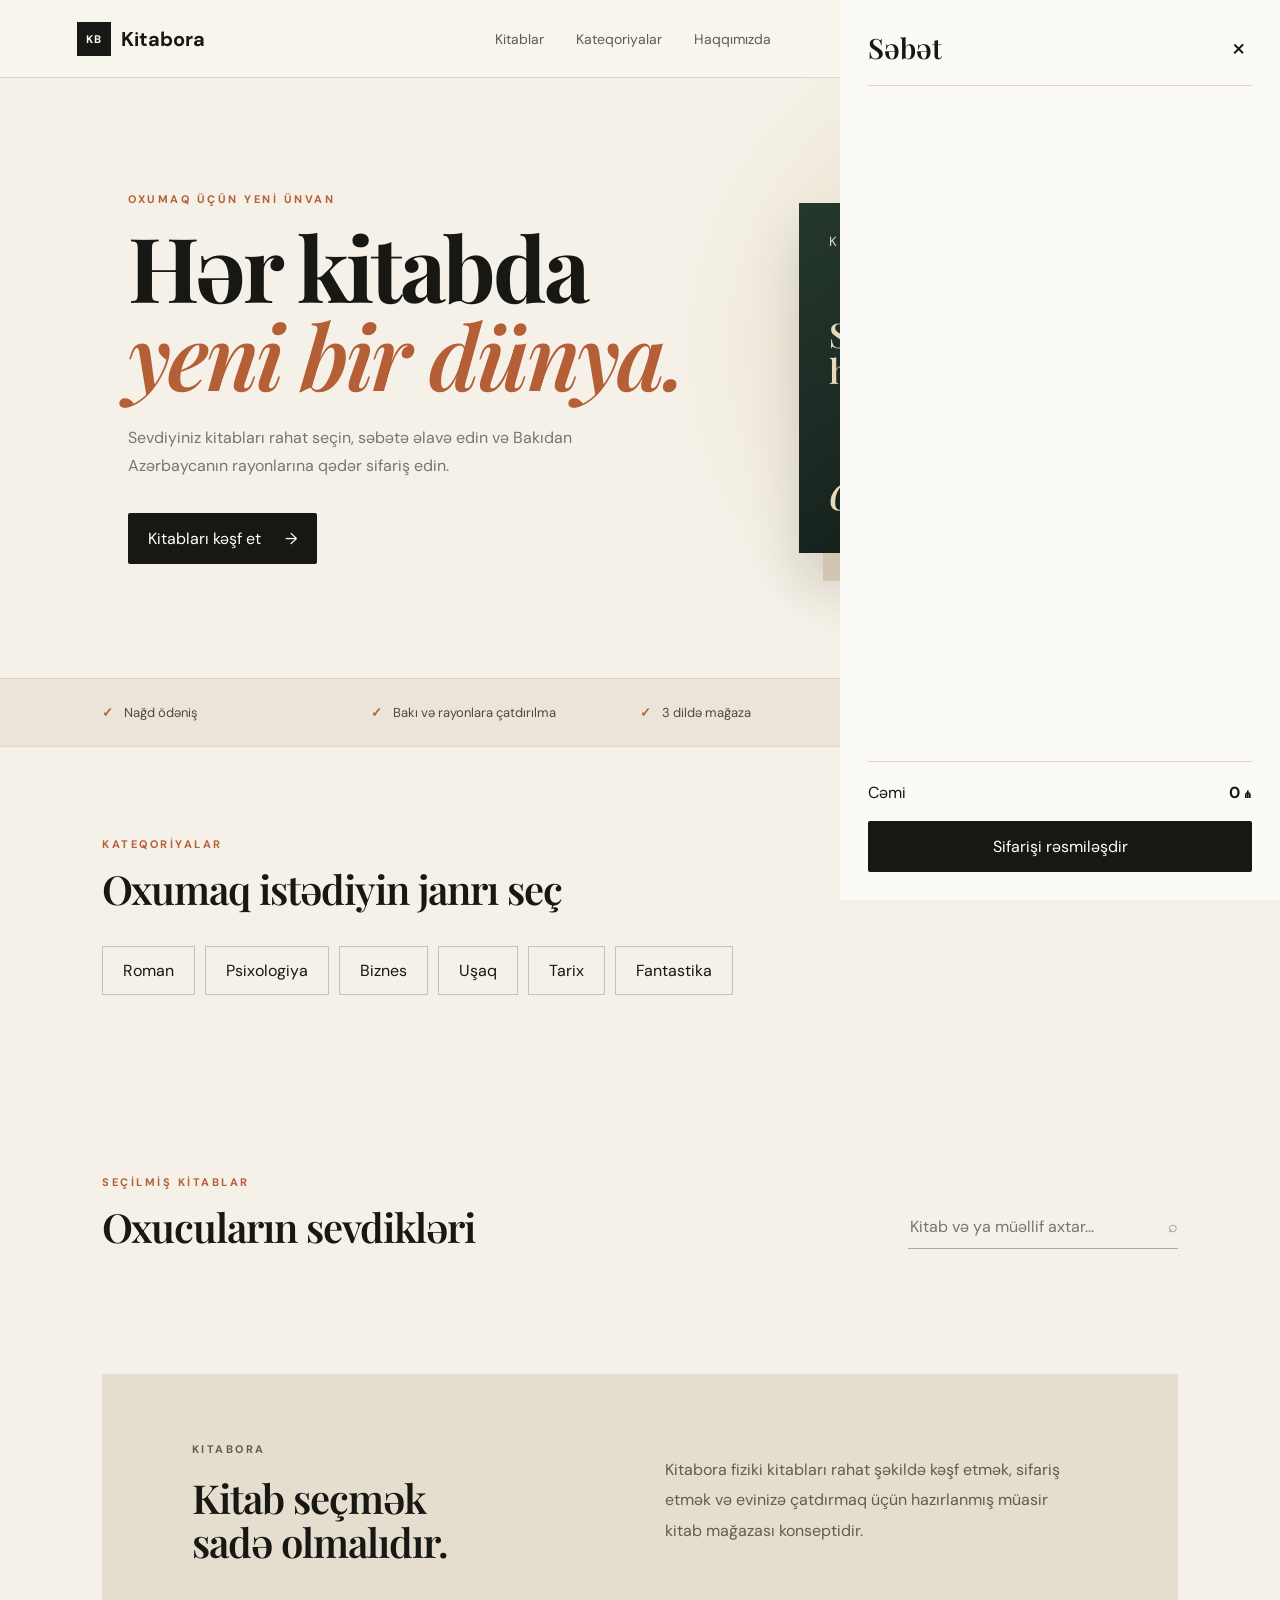
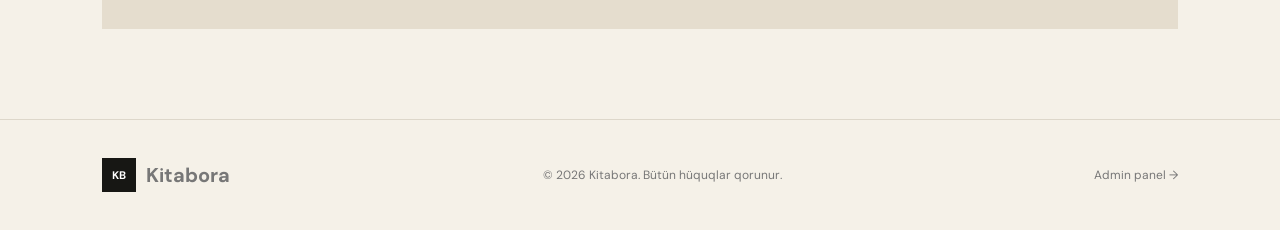
==== index.html @ 98b38175 "Add files via upload" ====
<!doctype html>
<html lang="az">
<head>
<meta charset="utf-8"><meta name="viewport" content="width=device-width,initial-scale=1">
<title>Kitabora — Kitab mağazası</title>
<meta name="description" content="Kitabora — fiziki kitabların onlayn mağazası. Bakı və rayonlara çatdırılma.">
<link rel="stylesheet" href="styles.css">
</head>
<body>
<header class="top">
  <a class="brand" href="#"><span>KB</span> Kitabora</a>
  <nav><a href="#books">Kitablar</a><a href="#categories">Kateqoriyalar</a><a href="#about">Haqqımızda</a></nav>
  <div class="actions"><button id="lang">AZ</button><button class="cart" id="openCart">Səbət <b id="cartCount">0</b></button><button class="menu" id="menuBtn">☰</button></div>
</header>
<main>
<section class="hero">
 <div><p class="eyebrow">OXUMAQ ÜÇÜN YENİ ÜNVAN</p><h1>Hər kitabda<br><em>yeni bir dünya.</em></h1>
 <p class="lead">Sevdiyiniz kitabları rahat seçin, səbətə əlavə edin və Bakıdan Azərbaycanın rayonlarına qədər sifariş edin.</p>
 <a class="primary" href="#books">Kitabları kəşf et <span>→</span></a></div>
 <div class="hero-card"><div class="book-cover"><small>KITABORA</small><strong>Seçilmiş<br>hekayələr</strong><i>01</i></div></div>
</section>

<section class="strip"><div><b>✓</b> Nağd ödəniş</div><div><b>✓</b> Bakı və rayonlara çatdırılma</div><div><b>✓</b> 3 dildə mağaza</div><div><b>✓</b> Təhlükəsiz sifariş</div></section>

<section id="categories" class="section"><div class="section-head"><div><p class="eyebrow">KATEQORİYALAR</p><h2>Oxumaq istədiyin janrı seç</h2></div></div>
<div class="cats"><button data-cat="Roman">Roman</button><button data-cat="Psixologiya">Psixologiya</button><button data-cat="Biznes">Biznes</button><button data-cat="Uşaq">Uşaq</button><button data-cat="Tarix">Tarix</button><button data-cat="Fantastika">Fantastika</button></div></section>

<section id="books" class="section"><div class="section-head"><div><p class="eyebrow">SEÇİLMİŞ KİTABLAR</p><h2>Oxucuların sevdikləri</h2></div><div class="search"><input id="search" placeholder="Kitab və ya müəllif axtar...">⌕</div></div>
<div id="grid" class="grid"></div></section>

<section id="about" class="about"><div><p class="eyebrow">KITABORA</p><h2>Kitab seçmək<br>sadə olmalıdır.</h2></div><p>Kitabora fiziki kitabları rahat şəkildə kəşf etmək, sifariş etmək və evinizə çatdırmaq üçün hazırlanmış müasir kitab mağazası konseptidir.</p></section>
</main>

<footer><div class="brand"><span>KB</span> Kitabora</div><p>© 2026 Kitabora. Bütün hüquqlar qorunur.</p><a href="admin.html">Admin panel →</a></footer>

<div id="overlay" class="overlay hidden"></div>
<aside id="cartPanel" class="cart-panel"><div class="cart-head"><h2>Səbət</h2><button id="closeCart">×</button></div><div id="cartItems"></div><div class="cart-bottom"><div><span>Cəmi</span><strong id="total">0 ₼</strong></div><button class="primary full" id="checkout">Sifarişi rəsmiləşdir</button></div></aside>

<div id="checkoutModal" class="modal hidden"><div class="modal-box"><button class="x" id="closeModal">×</button><p class="eyebrow">SİFARİŞ</p><h2>Çatdırılma məlumatları</h2><form id="orderForm"><input required name="name" placeholder="Ad və soyad"><input required name="phone" placeholder="Telefon"><select required name="city"><option value="">Şəhər / rayon seçin</option><option>Bakı</option><option>Gəncə</option><option>Sumqayıt</option><option>Şəki</option><option>Qəbələ</option><option>Lənkəran</option><option>Digər rayon</option></select><input required name="address" placeholder="Ünvan"><textarea name="note" placeholder="Qeyd (istəyə görə)"></textarea><div class="cash">Ödəniş: <b>Nağd, çatdırılma zamanı</b></div><button class="primary full">Sifarişi təsdiqlə</button></form></div></div>
<script src="app.js"></script>
</body></html>
---- styles.css ----
@import url('https://fonts.googleapis.com/css2?family=DM+Sans:wght@400;500;600;700&family=Playfair+Display:ital,wght@0,600;0,700;1,600;1,700&display=swap');
:root{--ink:#171714;--muted:#77756d;--paper:#f5f1e8;--card:#fbfaf6;--accent:#b45f36;--line:#ddd7ca}
*{box-sizing:border-box}html{scroll-behavior:smooth}body{margin:0;background:var(--paper);color:var(--ink);font-family:"DM Sans",sans-serif}button,input,select,textarea{font:inherit}button,a{color:inherit}a{text-decoration:none}
.top{height:78px;padding:0 6vw;display:flex;align-items:center;justify-content:space-between;border-bottom:1px solid var(--line);background:#f8f5ed;position:sticky;top:0;z-index:20}.brand{font-weight:700;font-size:20px;display:flex;align-items:center;gap:10px}.brand span{display:grid;place-items:center;width:34px;height:34px;background:var(--ink);color:#fff;font-size:11px;letter-spacing:.5px}.top nav{display:flex;gap:32px;color:#5f5c54;font-size:14px}.actions{display:flex;gap:8px;align-items:center}.actions button,.cart-head button,.x{border:0;background:none;cursor:pointer}.cart{border:1px solid var(--line)!important;padding:10px 14px;border-radius:2px}.cart b{background:var(--ink);color:#fff;padding:2px 6px;border-radius:20px;margin-left:5px;font-size:11px}.menu{display:none;font-size:22px}
.hero{min-height:600px;padding:90px 10vw;display:grid;grid-template-columns:1.1fr .9fr;align-items:center;background:radial-gradient(circle at 80% 45%,#e5d8c1,transparent 33%)}.eyebrow{font-size:11px;letter-spacing:2.5px;font-weight:700;color:var(--accent);margin:0 0 16px}.hero h1{font:700 clamp(48px,7vw,90px)/.98 "Playfair Display",serif;margin:0;letter-spacing:-3px}.hero h1 em{font-weight:600;color:var(--accent)}.lead{max-width:540px;color:var(--muted);line-height:1.8;margin:26px 0 32px}.primary{display:inline-flex;align-items:center;justify-content:center;gap:24px;background:var(--ink);color:white;border:0;padding:15px 20px;cursor:pointer;border-radius:2px}.hero-card{display:flex;justify-content:center}.book-cover{width:245px;height:350px;background:linear-gradient(145deg,#26382e,#101b16);box-shadow:24px 28px 0 #d2c6b1,0 30px 50px #0002;color:#e9d8b9;padding:30px;display:flex;flex-direction:column;justify-content:space-between}.book-cover small{letter-spacing:3px}.book-cover strong{font:600 34px/1.05 "Playfair Display",serif}.book-cover i{font:italic 50px "Playfair Display",serif}.strip{display:grid;grid-template-columns:repeat(4,1fr);padding:25px 8vw;border-block:1px solid var(--line);background:#ebe5d9;color:#4d4a43;font-size:13px}.strip b{color:var(--accent);margin-right:8px}.section{padding:90px 8vw}.section-head{display:flex;justify-content:space-between;align-items:end;margin-bottom:35px}.section h2,.about h2{font:600 40px/1.1 "Playfair Display",serif;margin:0;letter-spacing:-1px}.search{border-bottom:1px solid #aaa;padding:10px 0;color:#888}.search input{border:0;background:transparent;outline:0;width:260px}.cats{display:flex;flex-wrap:wrap;gap:10px}.cats button{background:transparent;border:1px solid #c9c2b4;padding:13px 20px;cursor:pointer}.cats button:hover{background:var(--ink);color:white}.grid{display:grid;grid-template-columns:repeat(4,1fr);gap:22px}.card{background:var(--card);padding:14px;position:relative}.cover{height:300px;display:grid;place-items:center;margin-bottom:17px;padding:30px;box-shadow:0 10px 20px #0001}.cover span{font:600 27px/1.1 "Playfair Display",serif;text-align:center}.card .tag{position:absolute;top:24px;left:24px;background:white;padding:5px 8px;font-size:10px}.card h3{font:600 20px "Playfair Display",serif;margin:0 0 5px}.author{font-size:12px;color:var(--muted)}.price{display:flex;justify-content:space-between;align-items:center;margin-top:18px;font-weight:700}.add{border:0;background:var(--ink);color:#fff;padding:9px 12px;cursor:pointer}.about{margin:0 8vw 90px;padding:65px 7vw;background:#e5ddce;display:grid;grid-template-columns:1fr 1fr;gap:50px}.about p{color:#605d55;line-height:1.9;max-width:500px}footer{padding:35px 8vw;border-top:1px solid var(--line);display:flex;justify-content:space-between;align-items:center;font-size:12px;color:#777}.overlay{position:fixed;inset:0;background:#0006;z-index:30}.hidden{display:none!important}.cart-panel{position:fixed;right:0;top:0;height:100vh;width:min(440px,100%);background:#fbfaf6;z-index:40;padding:28px;display:flex;flex-direction:column}.cart-head{display:flex;justify-content:space-between;align-items:center;border-bottom:1px solid var(--line);padding-bottom:18px}.cart-head h2{font:600 28px "Playfair Display",serif;margin:0}.cart-head button,.x{font-size:28px}.cart-bottom{margin-top:auto;border-top:1px solid var(--line);padding-top:20px}.cart-bottom>div{display:flex;justify-content:space-between;margin-bottom:18px}.full{width:100%}.cart-row{display:grid;grid-template-columns:55px 1fr auto;gap:12px;padding:15px 0;border-bottom:1px solid var(--line);align-items:center}.mini{height:65px;display:grid;place-items:center;font:600 13px "Playfair Display"}.cart-row h4{margin:0 0 4px;font:600 16px "Playfair Display"}.cart-row small{color:#777}.qty button{border:1px solid var(--line);background:white;width:24px;height:24px}.modal{position:fixed;inset:0;background:#0007;z-index:50;display:grid;place-items:center;padding:20px}.modal-box{background:#fbfaf6;padding:40px;width:min(520px,100%);position:relative}.modal-box h2{font:600 32px "Playfair Display",serif;margin:0 0 25px}.modal-box form{display:grid;gap:12px}.modal-box input,.modal-box select,.modal-box textarea{border:1px solid var(--line);background:white;padding:13px;outline:0}.modal-box textarea{min-height:80px;resize:vertical}.cash{background:#eee8dc;padding:13px;font-size:13px}.x{position:absolute;right:18px;top:14px}
@media(max-width:800px){.top{padding:0 5vw}.top nav{display:none}.menu{display:block}.hero{grid-template-columns:1fr;padding:65px 7vw;min-height:auto}.hero-card{margin-top:55px}.strip{grid-template-columns:1fr 1fr;gap:18px}.section{padding:65px 5vw}.section-head{display:block}.search{margin-top:20px}.grid{grid-template-columns:1fr 1fr}.cover{height:250px}.about{margin:0 5vw 65px;padding:45px 7vw;grid-template-columns:1fr}footer{display:grid;gap:15px}.hero h1{letter-spacing:-1px}}
@media(max-width:480px){.grid{grid-template-columns:1fr}.cover{height:310px}.strip{grid-template-columns:1fr}.hero-card .book-cover{width:210px;height:300px}.hero h1{font-size:51px}}
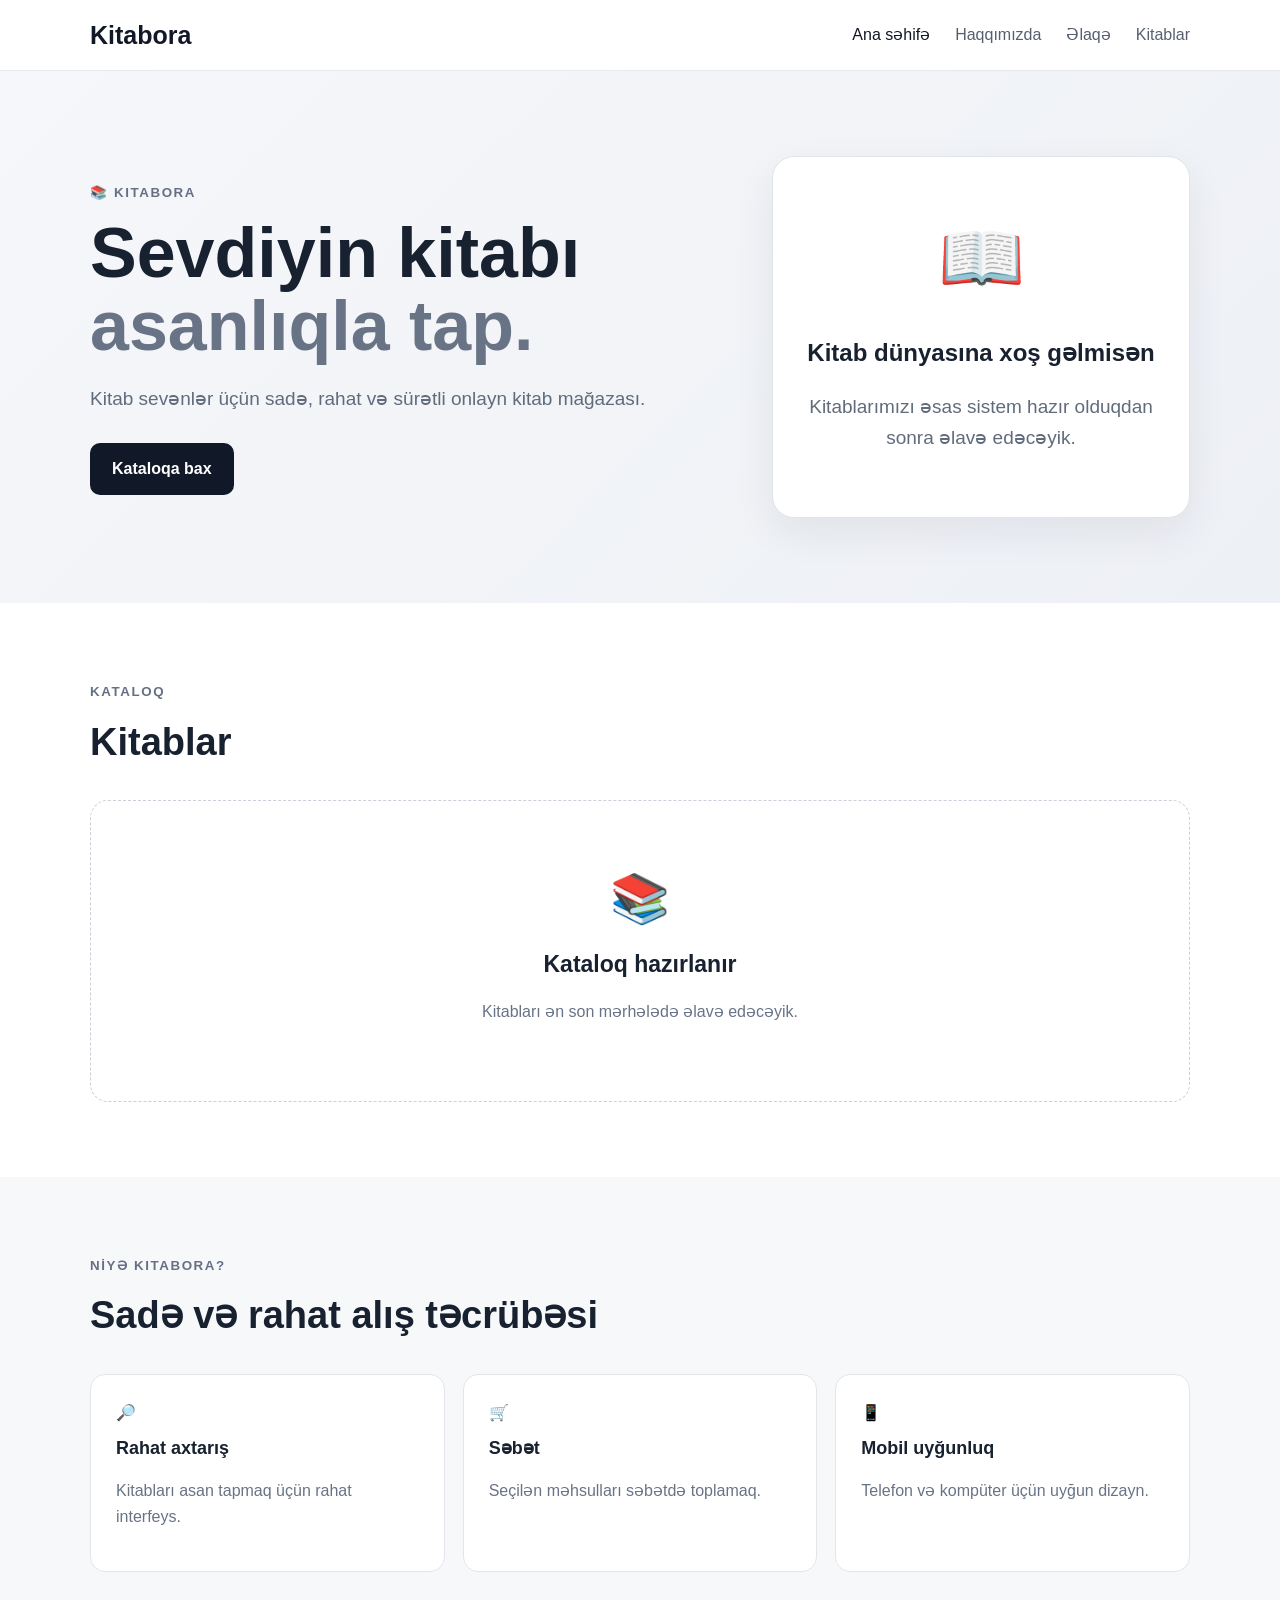
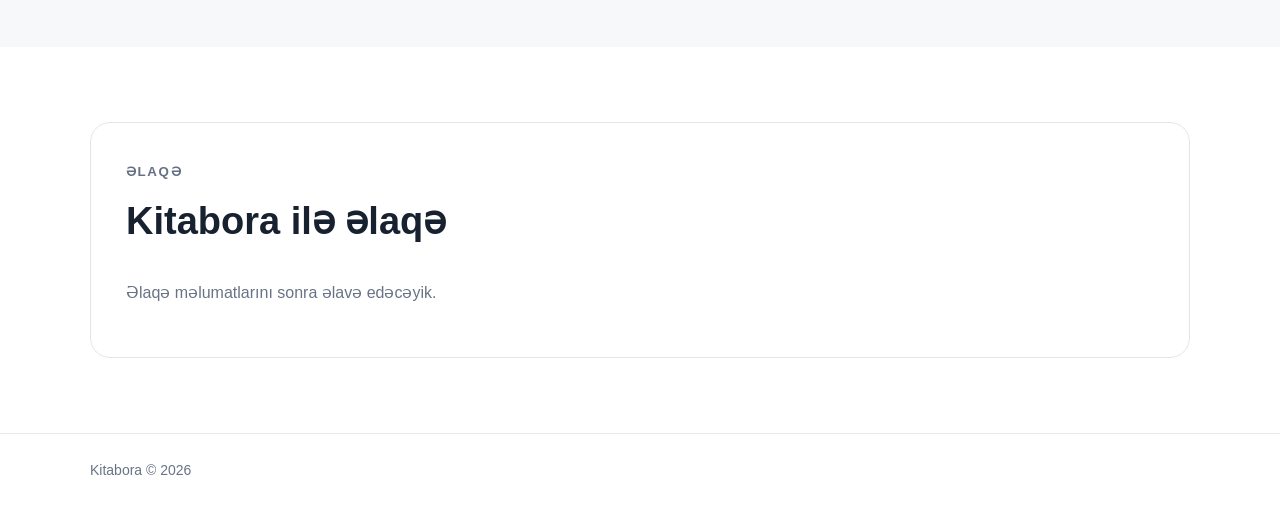
==== commit d7272b04: "Add files via upload" ====
--- a/index.html
+++ b/index.html
@@ -1,41 +1 @@
-<!doctype html>
-<html lang="az">
-<head>
-<meta charset="utf-8"><meta name="viewport" content="width=device-width,initial-scale=1">
-<title>Kitabora — Kitab mağazası</title>
-<meta name="description" content="Kitabora — fiziki kitabların onlayn mağazası. Bakı və rayonlara çatdırılma.">
-<link rel="stylesheet" href="styles.css">
-</head>
-<body>
-<header class="top">
-  <a class="brand" href="#"><span>KB</span> Kitabora</a>
-  <nav><a href="#books">Kitablar</a><a href="#categories">Kateqoriyalar</a><a href="#about">Haqqımızda</a></nav>
-  <div class="actions"><button id="lang">AZ</button><button class="cart" id="openCart">Səbət <b id="cartCount">0</b></button><button class="menu" id="menuBtn">☰</button></div>
-</header>
-<main>
-<section class="hero">
- <div><p class="eyebrow">OXUMAQ ÜÇÜN YENİ ÜNVAN</p><h1>Hər kitabda<br><em>yeni bir dünya.</em></h1>
- <p class="lead">Sevdiyiniz kitabları rahat seçin, səbətə əlavə edin və Bakıdan Azərbaycanın rayonlarına qədər sifariş edin.</p>
- <a class="primary" href="#books">Kitabları kəşf et <span>→</span></a></div>
- <div class="hero-card"><div class="book-cover"><small>KITABORA</small><strong>Seçilmiş<br>hekayələr</strong><i>01</i></div></div>
-</section>
-
-<section class="strip"><div><b>✓</b> Nağd ödəniş</div><div><b>✓</b> Bakı və rayonlara çatdırılma</div><div><b>✓</b> 3 dildə mağaza</div><div><b>✓</b> Təhlükəsiz sifariş</div></section>
-
-<section id="categories" class="section"><div class="section-head"><div><p class="eyebrow">KATEQORİYALAR</p><h2>Oxumaq istədiyin janrı seç</h2></div></div>
-<div class="cats"><button data-cat="Roman">Roman</button><button data-cat="Psixologiya">Psixologiya</button><button data-cat="Biznes">Biznes</button><button data-cat="Uşaq">Uşaq</button><button data-cat="Tarix">Tarix</button><button data-cat="Fantastika">Fantastika</button></div></section>
-
-<section id="books" class="section"><div class="section-head"><div><p class="eyebrow">SEÇİLMİŞ KİTABLAR</p><h2>Oxucuların sevdikləri</h2></div><div class="search"><input id="search" placeholder="Kitab və ya müəllif axtar...">⌕</div></div>
-<div id="grid" class="grid"></div></section>
-
-<section id="about" class="about"><div><p class="eyebrow">KITABORA</p><h2>Kitab seçmək<br>sadə olmalıdır.</h2></div><p>Kitabora fiziki kitabları rahat şəkildə kəşf etmək, sifariş etmək və evinizə çatdırmaq üçün hazırlanmış müasir kitab mağazası konseptidir.</p></section>
-</main>
-
-<footer><div class="brand"><span>KB</span> Kitabora</div><p>© 2026 Kitabora. Bütün hüquqlar qorunur.</p><a href="admin.html">Admin panel →</a></footer>
-
-<div id="overlay" class="overlay hidden"></div>
-<aside id="cartPanel" class="cart-panel"><div class="cart-head"><h2>Səbət</h2><button id="closeCart">×</button></div><div id="cartItems"></div><div class="cart-bottom"><div><span>Cəmi</span><strong id="total">0 ₼</strong></div><button class="primary full" id="checkout">Sifarişi rəsmiləşdir</button></div></aside>
-
-<div id="checkoutModal" class="modal hidden"><div class="modal-box"><button class="x" id="closeModal">×</button><p class="eyebrow">SİFARİŞ</p><h2>Çatdırılma məlumatları</h2><form id="orderForm"><input required name="name" placeholder="Ad və soyad"><input required name="phone" placeholder="Telefon"><select required name="city"><option value="">Şəhər / rayon seçin</option><option>Bakı</option><option>Gəncə</option><option>Sumqayıt</option><option>Şəki</option><option>Qəbələ</option><option>Lənkəran</option><option>Digər rayon</option></select><input required name="address" placeholder="Ünvan"><textarea name="note" placeholder="Qeyd (istəyə görə)"></textarea><div class="cash">Ödəniş: <b>Nağd, çatdırılma zamanı</b></div><button class="primary full">Sifarişi təsdiqlə</button></form></div></div>
-<script src="app.js"></script>
-</body></html>+<!doctype html><html lang="az"><head><meta charset="utf-8"><meta name="viewport" content="width=device-width,initial-scale=1"><title>Kitabora — Onlayn Kitab Mağazası</title><link rel="stylesheet" href="styles.css"></head><body><header><div class="container nav"><a class="logo" href="index.html">Kitabora</a><nav><a class="active" href="index.html">Ana səhifə</a><a href="#about">Haqqımızda</a><a href="#contact">Əlaqə</a><a href="#catalog">Kitablar</a></nav><button id="menuBtn">☰</button></div></header><main><section class="hero"><div class="container hero-grid"><div><small>📚 KITABORA</small><h1>Sevdiyin kitabı<br><span>asanlıqla tap.</span></h1><p>Kitab sevənlər üçün sadə, rahat və sürətli onlayn kitab mağazası.</p><a class="btn" href="#catalog">Kataloqa bax</a></div><div class="hero-card"><div>📖</div><h2>Kitab dünyasına xoş gəlmisən</h2><p>Kitablarımızı əsas sistem hazır olduqdan sonra əlavə edəcəyik.</p></div></div></section><section class="section" id="catalog"><div class="container"><small>KATALOQ</small><h2>Kitablar</h2><div class="empty"><div>📚</div><h3>Kataloq hazırlanır</h3><p>Kitabları ən son mərhələdə əlavə edəcəyik.</p></div></div></section><section class="section light" id="about"><div class="container"><small>NİYƏ KITABORA?</small><h2>Sadə və rahat alış təcrübəsi</h2><div class="cards"><article>🔎 <b>Rahat axtarış</b><p>Kitabları asan tapmaq üçün rahat interfeys.</p></article><article>🛒 <b>Səbət</b><p>Seçilən məhsulları səbətdə toplamaq.</p></article><article>📱 <b>Mobil uyğunluq</b><p>Telefon və kompüter üçün uyğun dizayn.</p></article></div></div></section><section class="section" id="contact"><div class="container contact"><div><small>ƏLAQƏ</small><h2>Kitabora ilə əlaqə</h2><p>Əlaqə məlumatlarını sonra əlavə edəcəyik.</p></div></div></section></main><footer><div class="container">Kitabora © 2026</div></footer><script src="app.js"></script></body></html>
--- a/styles.css
+++ b/styles.css
@@ -1,7 +1 @@
-@import url('https://fonts.googleapis.com/css2?family=DM+Sans:wght@400;500;600;700&family=Playfair+Display:ital,wght@0,600;0,700;1,600;1,700&display=swap');
-:root{--ink:#171714;--muted:#77756d;--paper:#f5f1e8;--card:#fbfaf6;--accent:#b45f36;--line:#ddd7ca}
-*{box-sizing:border-box}html{scroll-behavior:smooth}body{margin:0;background:var(--paper);color:var(--ink);font-family:"DM Sans",sans-serif}button,input,select,textarea{font:inherit}button,a{color:inherit}a{text-decoration:none}
-.top{height:78px;padding:0 6vw;display:flex;align-items:center;justify-content:space-between;border-bottom:1px solid var(--line);background:#f8f5ed;position:sticky;top:0;z-index:20}.brand{font-weight:700;font-size:20px;display:flex;align-items:center;gap:10px}.brand span{display:grid;place-items:center;width:34px;height:34px;background:var(--ink);color:#fff;font-size:11px;letter-spacing:.5px}.top nav{display:flex;gap:32px;color:#5f5c54;font-size:14px}.actions{display:flex;gap:8px;align-items:center}.actions button,.cart-head button,.x{border:0;background:none;cursor:pointer}.cart{border:1px solid var(--line)!important;padding:10px 14px;border-radius:2px}.cart b{background:var(--ink);color:#fff;padding:2px 6px;border-radius:20px;margin-left:5px;font-size:11px}.menu{display:none;font-size:22px}
-.hero{min-height:600px;padding:90px 10vw;display:grid;grid-template-columns:1.1fr .9fr;align-items:center;background:radial-gradient(circle at 80% 45%,#e5d8c1,transparent 33%)}.eyebrow{font-size:11px;letter-spacing:2.5px;font-weight:700;color:var(--accent);margin:0 0 16px}.hero h1{font:700 clamp(48px,7vw,90px)/.98 "Playfair Display",serif;margin:0;letter-spacing:-3px}.hero h1 em{font-weight:600;color:var(--accent)}.lead{max-width:540px;color:var(--muted);line-height:1.8;margin:26px 0 32px}.primary{display:inline-flex;align-items:center;justify-content:center;gap:24px;background:var(--ink);color:white;border:0;padding:15px 20px;cursor:pointer;border-radius:2px}.hero-card{display:flex;justify-content:center}.book-cover{width:245px;height:350px;background:linear-gradient(145deg,#26382e,#101b16);box-shadow:24px 28px 0 #d2c6b1,0 30px 50px #0002;color:#e9d8b9;padding:30px;display:flex;flex-direction:column;justify-content:space-between}.book-cover small{letter-spacing:3px}.book-cover strong{font:600 34px/1.05 "Playfair Display",serif}.book-cover i{font:italic 50px "Playfair Display",serif}.strip{display:grid;grid-template-columns:repeat(4,1fr);padding:25px 8vw;border-block:1px solid var(--line);background:#ebe5d9;color:#4d4a43;font-size:13px}.strip b{color:var(--accent);margin-right:8px}.section{padding:90px 8vw}.section-head{display:flex;justify-content:space-between;align-items:end;margin-bottom:35px}.section h2,.about h2{font:600 40px/1.1 "Playfair Display",serif;margin:0;letter-spacing:-1px}.search{border-bottom:1px solid #aaa;padding:10px 0;color:#888}.search input{border:0;background:transparent;outline:0;width:260px}.cats{display:flex;flex-wrap:wrap;gap:10px}.cats button{background:transparent;border:1px solid #c9c2b4;padding:13px 20px;cursor:pointer}.cats button:hover{background:var(--ink);color:white}.grid{display:grid;grid-template-columns:repeat(4,1fr);gap:22px}.card{background:var(--card);padding:14px;position:relative}.cover{height:300px;display:grid;place-items:center;margin-bottom:17px;padding:30px;box-shadow:0 10px 20px #0001}.cover span{font:600 27px/1.1 "Playfair Display",serif;text-align:center}.card .tag{position:absolute;top:24px;left:24px;background:white;padding:5px 8px;font-size:10px}.card h3{font:600 20px "Playfair Display",serif;margin:0 0 5px}.author{font-size:12px;color:var(--muted)}.price{display:flex;justify-content:space-between;align-items:center;margin-top:18px;font-weight:700}.add{border:0;background:var(--ink);color:#fff;padding:9px 12px;cursor:pointer}.about{margin:0 8vw 90px;padding:65px 7vw;background:#e5ddce;display:grid;grid-template-columns:1fr 1fr;gap:50px}.about p{color:#605d55;line-height:1.9;max-width:500px}footer{padding:35px 8vw;border-top:1px solid var(--line);display:flex;justify-content:space-between;align-items:center;font-size:12px;color:#777}.overlay{position:fixed;inset:0;background:#0006;z-index:30}.hidden{display:none!important}.cart-panel{position:fixed;right:0;top:0;height:100vh;width:min(440px,100%);background:#fbfaf6;z-index:40;padding:28px;display:flex;flex-direction:column}.cart-head{display:flex;justify-content:space-between;align-items:center;border-bottom:1px solid var(--line);padding-bottom:18px}.cart-head h2{font:600 28px "Playfair Display",serif;margin:0}.cart-head button,.x{font-size:28px}.cart-bottom{margin-top:auto;border-top:1px solid var(--line);padding-top:20px}.cart-bottom>div{display:flex;justify-content:space-between;margin-bottom:18px}.full{width:100%}.cart-row{display:grid;grid-template-columns:55px 1fr auto;gap:12px;padding:15px 0;border-bottom:1px solid var(--line);align-items:center}.mini{height:65px;display:grid;place-items:center;font:600 13px "Playfair Display"}.cart-row h4{margin:0 0 4px;font:600 16px "Playfair Display"}.cart-row small{color:#777}.qty button{border:1px solid var(--line);background:white;width:24px;height:24px}.modal{position:fixed;inset:0;background:#0007;z-index:50;display:grid;place-items:center;padding:20px}.modal-box{background:#fbfaf6;padding:40px;width:min(520px,100%);position:relative}.modal-box h2{font:600 32px "Playfair Display",serif;margin:0 0 25px}.modal-box form{display:grid;gap:12px}.modal-box input,.modal-box select,.modal-box textarea{border:1px solid var(--line);background:white;padding:13px;outline:0}.modal-box textarea{min-height:80px;resize:vertical}.cash{background:#eee8dc;padding:13px;font-size:13px}.x{position:absolute;right:18px;top:14px}
-@media(max-width:800px){.top{padding:0 5vw}.top nav{display:none}.menu{display:block}.hero{grid-template-columns:1fr;padding:65px 7vw;min-height:auto}.hero-card{margin-top:55px}.strip{grid-template-columns:1fr 1fr;gap:18px}.section{padding:65px 5vw}.section-head{display:block}.search{margin-top:20px}.grid{grid-template-columns:1fr 1fr}.cover{height:250px}.about{margin:0 5vw 65px;padding:45px 7vw;grid-template-columns:1fr}footer{display:grid;gap:15px}.hero h1{letter-spacing:-1px}}
-@media(max-width:480px){.grid{grid-template-columns:1fr}.cover{height:310px}.strip{grid-template-columns:1fr}.hero-card .book-cover{width:210px;height:300px}.hero h1{font-size:51px}}
+*{box-sizing:border-box}html{scroll-behavior:smooth}body{margin:0;font-family:Arial,sans-serif;color:#18212f;line-height:1.6}a{text-decoration:none}.container{width:min(1100px,92%);margin:auto}header{position:sticky;top:0;z-index:5;background:#fff;border-bottom:1px solid #e6e9ee}.nav{min-height:70px;display:flex;align-items:center;justify-content:space-between}.logo{font-size:25px;font-weight:800;color:#111827}.nav nav{display:flex;gap:25px}.nav nav a{color:#566071}.nav nav a.active,.nav nav a:hover{color:#111827}button{display:none;border:0;background:none;font-size:25px}.hero{padding:85px 0;background:linear-gradient(135deg,#f6f7fa,#edf0f5)}.hero-grid{display:grid;grid-template-columns:1.2fr .8fr;gap:55px;align-items:center}.hero small,.section small{font-weight:800;letter-spacing:.12em;color:#667085}.hero h1{font-size:clamp(44px,7vw,70px);line-height:1.05;margin:12px 0 20px}.hero h1 span{color:#697386}.hero p{font-size:19px;color:#606b7c;max-width:600px}.btn{display:inline-block;background:#111827;color:#fff;padding:13px 22px;border-radius:10px;font-weight:700;margin-top:10px}.hero-card{background:#fff;border:1px solid #e1e5eb;border-radius:22px;padding:45px 30px;text-align:center;box-shadow:0 15px 40px #17203312}.hero-card div{font-size:70px}.section{padding:75px 0}.section h2{font-size:38px;margin:8px 0 28px}.empty{border:1px dashed #c9d0da;border-radius:18px;text-align:center;padding:60px 20px}.empty div{font-size:48px}.empty h3{font-size:23px;margin:8px}.empty p,.cards p,.contact p{color:#697386}.light{background:#f7f8fa}.cards{display:grid;grid-template-columns:repeat(3,1fr);gap:18px}.cards article{background:#fff;border:1px solid #e2e6eb;border-radius:15px;padding:25px}.cards b{display:block;margin-top:8px;font-size:18px}.contact{border:1px solid #e2e6eb;border-radius:20px;padding:35px}footer{border-top:1px solid #e6e9ee;padding:25px 0;color:#697386;font-size:14px}@media(max-width:700px){.nav nav{display:none}.nav nav.open{display:flex;position:absolute;top:70px;left:0;right:0;background:#fff;padding:20px 4%;flex-direction:column;border-bottom:1px solid #e6e9ee}.nav button{display:block}.hero{padding:60px 0}.hero-grid,.cards{grid-template-columns:1fr}.hero h1{font-size:48px}}
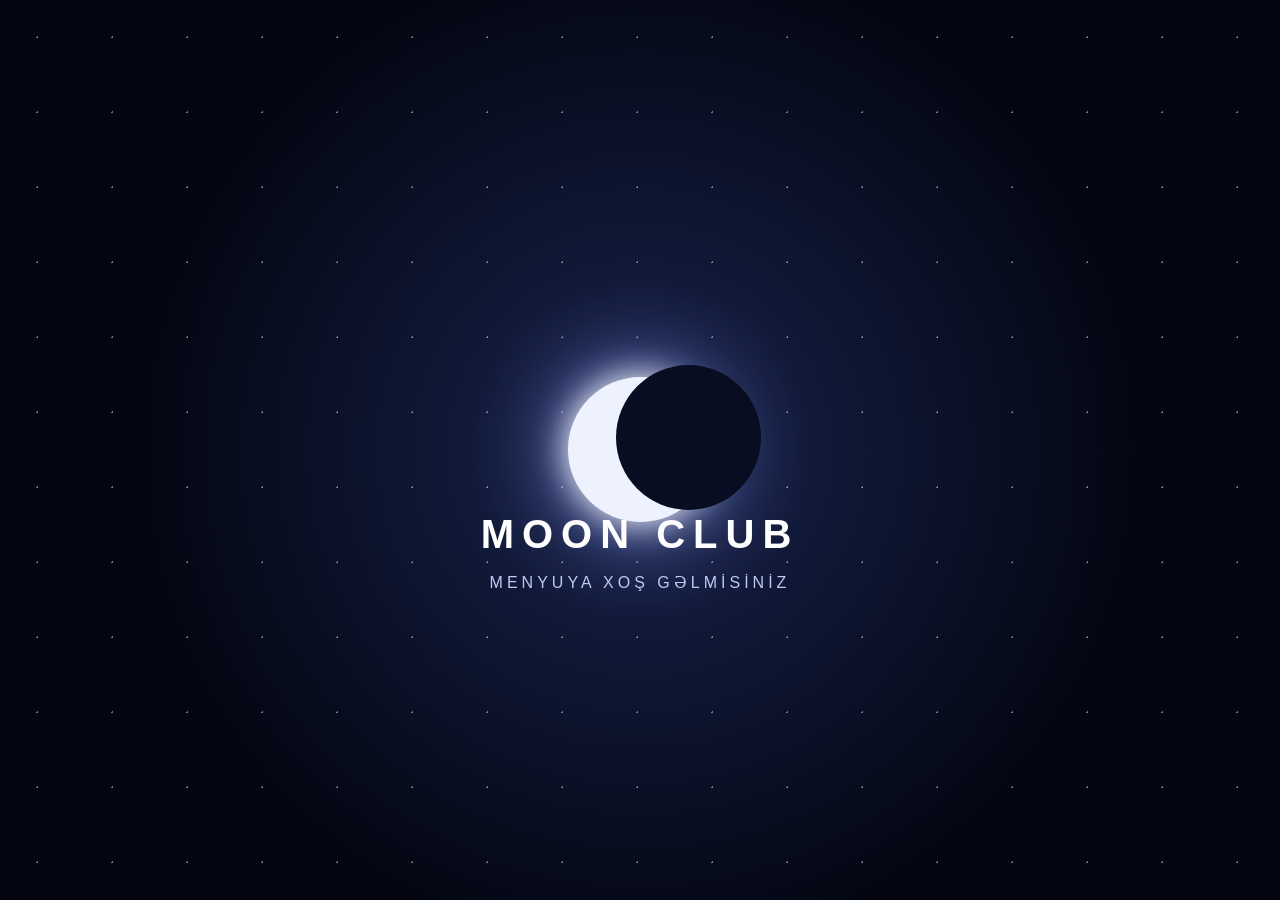
==== commit d4c9e660: "Add files via upload" ====
--- a/index.html
+++ b/index.html
@@ -1 +1,73 @@
-<!doctype html><html lang="az"><head><meta charset="utf-8"><meta name="viewport" content="width=device-width,initial-scale=1"><title>Kitabora — Onlayn Kitab Mağazası</title><link rel="stylesheet" href="styles.css"></head><body><header><div class="container nav"><a class="logo" href="index.html">Kitabora</a><nav><a class="active" href="index.html">Ana səhifə</a><a href="#about">Haqqımızda</a><a href="#contact">Əlaqə</a><a href="#catalog">Kitablar</a></nav><button id="menuBtn">☰</button></div></header><main><section class="hero"><div class="container hero-grid"><div><small>📚 KITABORA</small><h1>Sevdiyin kitabı<br><span>asanlıqla tap.</span></h1><p>Kitab sevənlər üçün sadə, rahat və sürətli onlayn kitab mağazası.</p><a class="btn" href="#catalog">Kataloqa bax</a></div><div class="hero-card"><div>📖</div><h2>Kitab dünyasına xoş gəlmisən</h2><p>Kitablarımızı əsas sistem hazır olduqdan sonra əlavə edəcəyik.</p></div></div></section><section class="section" id="catalog"><div class="container"><small>KATALOQ</small><h2>Kitablar</h2><div class="empty"><div>📚</div><h3>Kataloq hazırlanır</h3><p>Kitabları ən son mərhələdə əlavə edəcəyik.</p></div></div></section><section class="section light" id="about"><div class="container"><small>NİYƏ KITABORA?</small><h2>Sadə və rahat alış təcrübəsi</h2><div class="cards"><article>🔎 <b>Rahat axtarış</b><p>Kitabları asan tapmaq üçün rahat interfeys.</p></article><article>🛒 <b>Səbət</b><p>Seçilən məhsulları səbətdə toplamaq.</p></article><article>📱 <b>Mobil uyğunluq</b><p>Telefon və kompüter üçün uyğun dizayn.</p></article></div></div></section><section class="section" id="contact"><div class="container contact"><div><small>ƏLAQƏ</small><h2>Kitabora ilə əlaqə</h2><p>Əlaqə məlumatlarını sonra əlavə edəcəyik.</p></div></div></section></main><footer><div class="container">Kitabora © 2026</div></footer><script src="app.js"></script></body></html>+<!doctype html>
+<html lang="az">
+<head>
+<meta charset="utf-8">
+<meta name="viewport" content="width=device-width,initial-scale=1">
+<title>MOON CLUB</title>
+<style>
+*{box-sizing:border-box}body{margin:0;background:#030611;color:#fff;font-family:Arial,sans-serif}
+#intro{position:fixed;inset:0;background:radial-gradient(circle,#18234d,#030611 65%);z-index:10;display:flex;align-items:center;justify-content:center;overflow:hidden}
+.stars{position:absolute;inset:0;background-image:radial-gradient(#fff 1px,transparent 1px);background-size:75px 75px;opacity:.45}
+.moon{width:145px;height:145px;border-radius:50%;position:absolute;bottom:-180px;background:#eef2ff;box-shadow:0 0 35px #fff,0 0 100px #8ea1ff;animation:rise 2.5s ease-out .2s forwards}
+.moon:after{content:"";position:absolute;width:145px;height:145px;border-radius:50%;left:48px;top:-12px;background:#080d21}
+.logo{position:absolute;text-align:center;opacity:0;top:58%;animation:show 1s ease 2.1s forwards}
+.logo h1{margin:0;letter-spacing:8px;font-size:40px}.logo p{letter-spacing:4px;color:#bdc8f3}
+@keyframes rise{to{bottom:42%}}@keyframes show{to{opacity:1;transform:translateY(-10px)}}
+#menu{display:none;max-width:850px;margin:auto;padding:25px 14px 50px}
+header{text-align:center;padding:10px 0 22px}header h1{letter-spacing:7px;margin:0;font-size:32px}
+header p{color:#aeb9e8;letter-spacing:3px}
+h2{font-size:20px;letter-spacing:2px;margin:0}
+.category{margin:20px 0 9px;padding:13px 15px;border-radius:14px;background:#111b3b;border:1px solid #33406d}
+.card{padding:14px 16px;margin-bottom:12px;border-radius:14px;background:#080e24;border:1px solid #202b4e}
+.simple{display:flex;justify-content:space-between;gap:12px;padding:8px 0;border-bottom:1px solid #18213d}
+.simple:last-child{border:0}.sub{line-height:1.65;color:#d8ddf4}.price{font-weight:bold;white-space:nowrap}.setprice{text-align:right;font-weight:bold;font-size:18px;margin-top:8px;color:#dce4ff}
+.wh{display:grid;grid-template-columns:1fr 70px 70px 70px;gap:8px;font-weight:bold;color:#cbd4ff}
+.wr{display:grid;grid-template-columns:1fr 70px 70px 70px;gap:8px;padding:9px 0;border-top:1px solid #18213d}.c{text-align:center}
+@media(max-width:500px){.wh,.wr{grid-template-columns:1fr 55px 55px 55px;font-size:13px}.logo h1{font-size:30px}}
+</style>
+</head>
+<body>
+<div id="intro"><div class="stars"></div><div class="moon"></div><div class="logo"><h1>MOON CLUB</h1><p>MENYUYA XOŞ GƏLMİSİNİZ</p></div></div>
+<main id="menu">
+<header><h1>MOON CLUB</h1><p>MENYU</p></header>
+
+<div class="category"><h2>Çay seti 1</h2></div><div class="card"><div class="sub">Çay<br>Şokolad<br>Rulet<br>Qəlyan</div><div class="setprice">25 AZN</div></div>
+<div class="category"><h2>Çay seti 2</h2></div><div class="card"><div class="sub">Çay<br>Şokolad<br>Rulet<br>Mürəbbə<br>Qəlyan<br>Çərəz</div><div class="setprice">35 AZN</div></div>
+<div class="category"><h2>Çay seti 3</h2></div><div class="card"><div class="sub">2-Çay<br>Şokolad<br>Rulet<br>Paxlava<br>Mürəbbə<br>Çərəz<br>Qreypfrut Qəlyan</div><div class="setprice">50 AZN</div></div>
+
+<div class="category"><h2>Pivə seti 1</h2></div><div class="card"><div class="sub">NZS 8 - bakal<br>Düşbərə - Cipsi<br>Pətənə - Pendir<br>Boğaz - Püstə<br>Çiko - Noxud</div><div class="setprice">35 AZN</div></div>
+<div class="category"><h2>Pivə seti 2</h2></div><div class="card"><div class="sub">NZS 12 - bakal<br>Düşbərə - Suxari<br>Pətənə - Noxud<br>Qızardılmış pendir - Pendir sadə<br>Boğaz - Sosiska<br>Püstə - Qanad<br>Cipsi - Çiko</div><div class="setprice">45 AZN</div></div>
+<div class="category"><h2>Pivə seti 3</h2></div><div class="card"><div class="sub">NZS 16 - Bakal<br>Düşbərə - İveriya<br>Pətənə - Püstə<br>Pendir Q - Pendir S<br>Boğaz - Cipsi<br>Bildirçin - Noxud<br>Kilkə - Suxarı<br>Şamayka - Qanda<br>Çiko - Pendir çubuğu<br>Firi böyük pors<br>Fimi böyük pors<br>Qəlyan</div><div class="setprice">60 AZN</div></div>
+
+<div class="category"><h2>Çay</h2></div><div class="card">
+<div class="simple"><span>Çay - Qoz</span><b>10 AZN</b></div><div class="simple"><span>Çay - Kakos</span><b>10 AZN</b></div><div class="simple"><span>Çay - Gilas</span><b>10 AZN</b></div><div class="simple"><span>Çay - Çiyələk</span><b>10 AZN</b></div><div class="simple"><span>Çay - Paxlava</span><b>8 AZN</b></div><div class="simple"><span>Çay - Pletka</span><b>8 AZN</b></div><div class="simple"><span>Çay - Rulet</span><b>8 AZN</b></div><div class="simple"><span>Çay - Snickers</span><b>6 AZN</b></div></div>
+
+<div class="category"><h2>Qəlyan</h2></div><div class="card"><div class="simple"><span>Sadə qəlyan</span><b>12 AZN</b></div><div class="simple"><span>Qreypfrut</span><b>20 AZN</b></div><div class="simple"><span>Ananas</span><b>25 AZN</b></div></div>
+
+<div class="category"><h2>Məzələr</h2></div><div class="card">
+<div class="simple"><span>Krivetka okean</span><b>15 AZN</b></div><div class="simple"><span>Toyuq popkorn</span><b>5 AZN</b></div><div class="simple"><span>Düşbərə</span><b>5 AZN</b></div><div class="simple"><span>Pətənə</span><b>5 AZN</b></div><div class="simple"><span>Pətənə turşulu</span><b>6 AZN</b></div><div class="simple"><span>Boğaz qızartma</span><b>5 AZN</b></div><div class="simple"><span>Boğaz qızartma turşulu</span><b>6 AZN</b></div><div class="simple"><span>Boğaz hissə verilmiş</span><b>4 AZN</b></div><div class="simple"><span>Pendir sadə</span><b>3 AZN</b></div><div class="simple"><span>Pendir qızartma</span><b>5 AZN</b></div><div class="simple"><span>Pendir çubuqları</span><b>5AZN</b></div><div class="simple"><span>Göbələk cipsi</span><b>5 AZN</b></div><div class="simple"><span>Toyuq naggest</span><b>5 AZN</b></div><div class="simple"><span>Qrenki sadə</span><b>4 AZN</b></div><div class="simple"><span>Qrenki pendirli</span><b>6 AZN</b></div><div class="simple"><span>Fimi</span><b>6 AZN</b></div><div class="simple"><span>Kartof fri</span><b>5 AZN</b></div><div class="simple"><span>Balıq çubuqları</span><b>5 AZN</b></div><div class="simple"><span>İveriya 3 əd</span><b>7 AZN</b></div><div class="simple"><span>Bildirçin</span><b>5 AZN</b></div><div class="simple"><span>Qovrulmuş çiko</span><b>3 AZN</b></div><div class="simple"><span>Cipsi</span><b>4 AZN</b></div><div class="simple"><span>Suxarı</span><b>3 AZN</b></div><div class="simple"><span>Noxud</span><b>3 AZN</b></div><div class="simple"><span>Kilkə</span><b>3 AZN</b></div><div class="simple"><span>Şamayka</span><b>3 AZN</b></div>
+</div>
+
+<div class="category"><h2>Spirtsiz içkilər</h2></div><div class="card">
+<div class="simple"><span>Coca cola 1 L</span><b>4 AZN</b></div><div class="simple"><span>Coca cola banka</span><b>4 AZN</b></div><div class="simple"><span>Fuse tea</span><b>4 AZN</b></div><div class="simple"><span>Hell</span><b>4 AZN</b></div><div class="simple"><span>Bizon</span><b>4 AZN</b></div><div class="simple"><span>Sirab</span><b>4 AZN</b></div><div class="simple"><span>Natura</span><b>5 AZN</b></div><div class="simple"><span>Efes zero</span><b>5 AZN</b></div><div class="simple"><span>Redbull</span><b>8 AZN</b></div><div class="simple"><span>Badamlı</span><b>4 AZN</b></div>
+</div>
+
+<div class="category"><h2>Pivələr</h2></div><div class="card">
+<div class="simple"><span>Efes draft</span><b>8 AZN bu</b></div><div class="simple"><span>Carona</span><b>8 AZN</b></div><div class="simple"><span>Miller</span><b>8 AZN</b></div><div class="simple"><span>Jiqulevskoe</span><b>6 AZN</b></div><div class="simple"><span>Xırdalan</span><b>6 AZN</b></div><div class="simple"><span>Kuller</span><b>6 AZN</b></div><div class="simple"><span>Xırdalan (no filtr)</span><b>3 AZN</b></div><div class="simple"><span>NZS</span><b>2 AZN</b></div>
+</div>
+
+<div class="category"><h2>Viskilər</h2></div><div class="card">
+<div class="wh"><span></span><span class="c">0.5</span><span class="c">0.7</span><span class="c">1 lt</span></div>
+<div class="wr"><span>Jemson</span><span class="c">70</span><span class="c">80</span><span class="c">110</span></div>
+<div class="wr"><span>Jek deniels</span><span class="c">75</span><span class="c">85</span><span class="c">115</span></div>
+<div class="wr"><span>Chivas</span><span class="c">80</span><span class="c">100</span><span class="c">120</span></div>
+<div class="wr"><span>Jager master</span><span class="c">55</span><span class="c">80</span><span class="c">100</span></div>
+<div class="wr"><span>Tequila</span><span class="c">55</span><span class="c">80</span><span class="c">100</span></div>
+<div class="wr"><span>Balantines</span><span class="c">45</span><span class="c">70</span><span class="c">90</span></div>
+</div>
+</main>
+<script>
+setTimeout(()=>{document.getElementById('intro').remove();document.getElementById('menu').style.display='block'},4000);
+</script>
+</body>
+</html>
